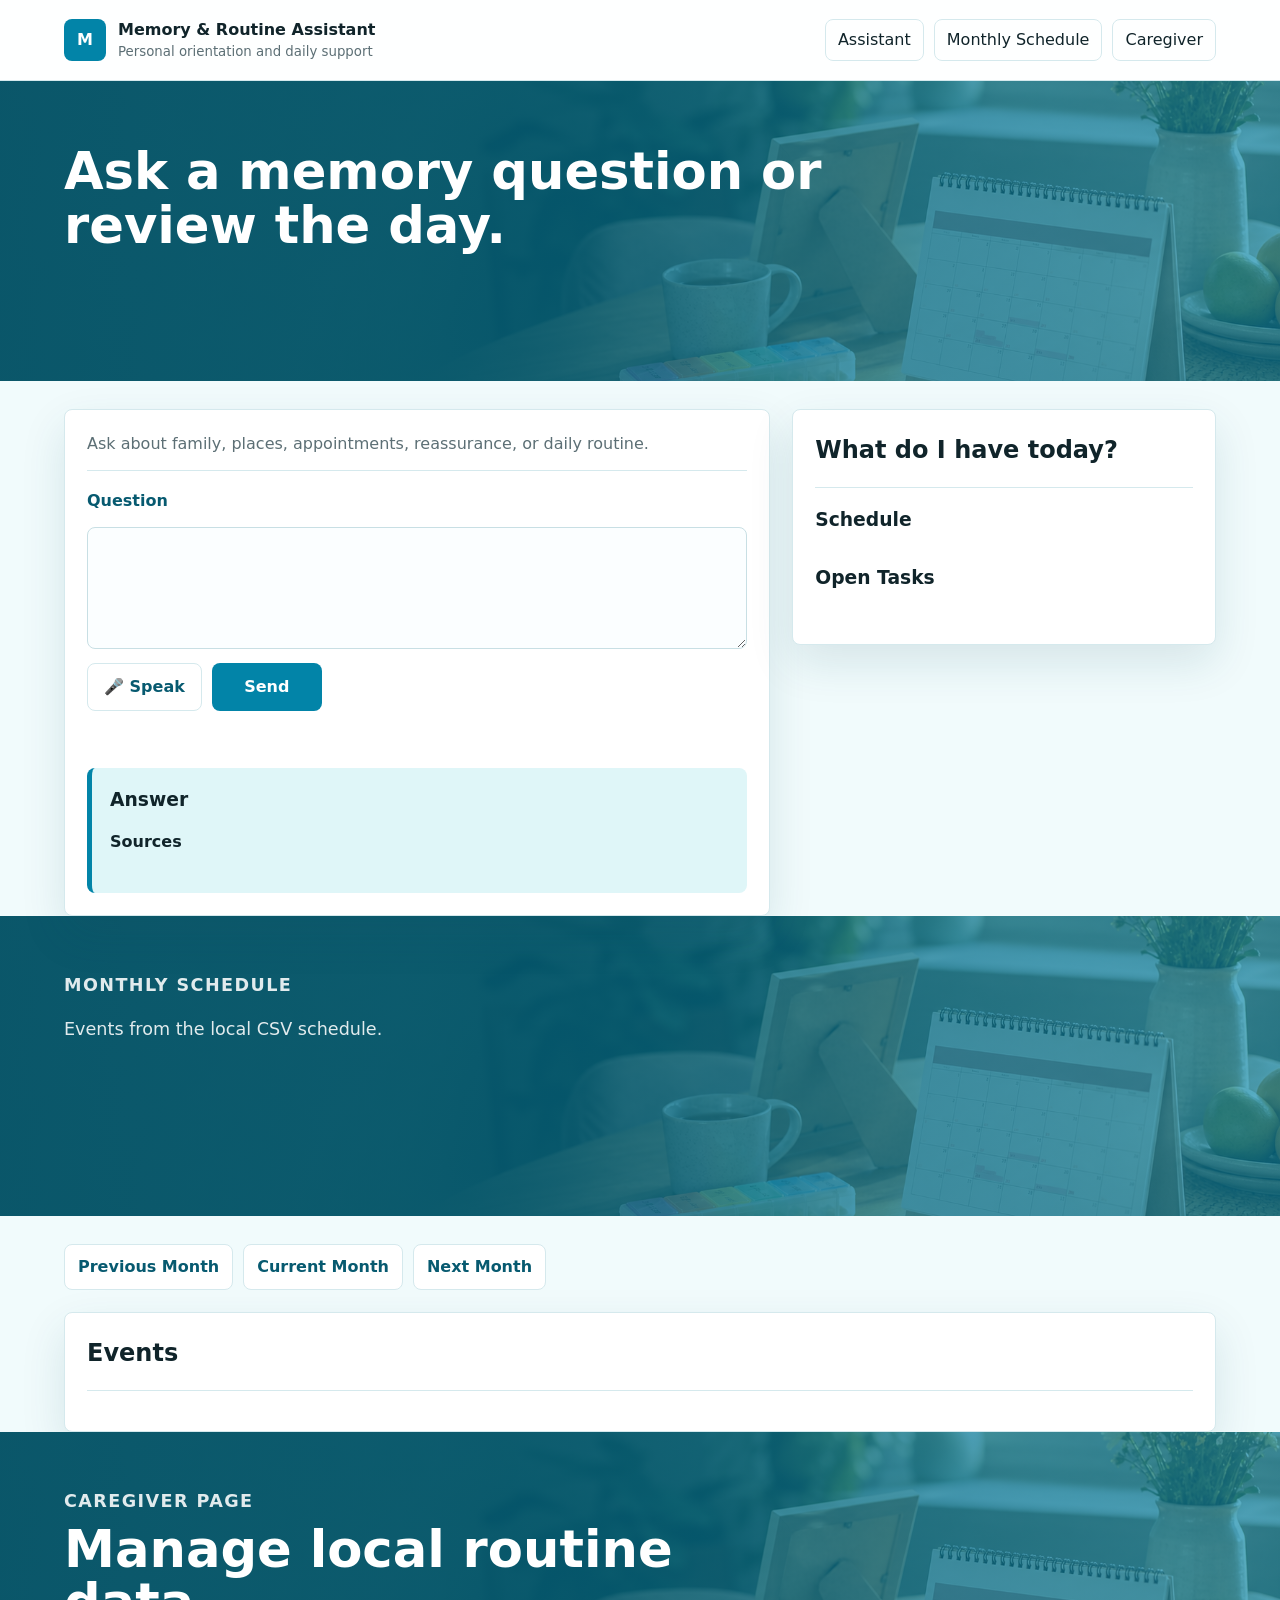
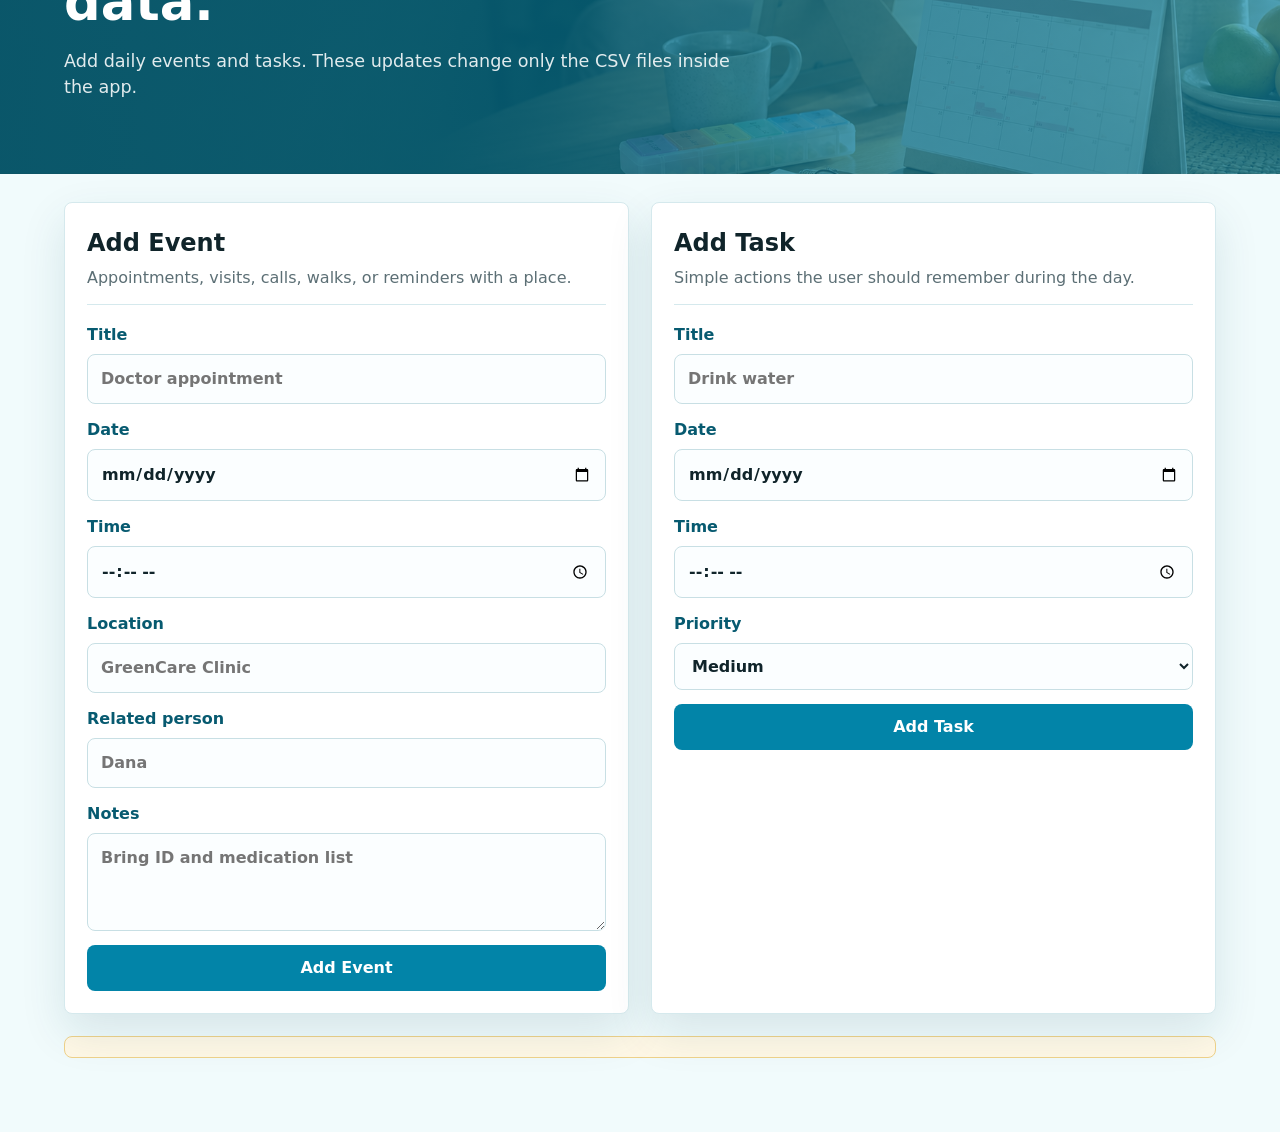
==== frontend/index.html @ 4553137e "successfull_deployment" ====
<!doctype html>
<html lang="en">
  <head>
    <meta charset="utf-8">
    <meta name="viewport" content="width=device-width, initial-scale=1">
    <title>Personal Memory Assistant</title>
    <link rel="stylesheet" href="/static/styles.css">
  </head>
  <body>
    <header class="topbar">
      <a class="brand" href="#" data-view-link="assistant">
        <span class="brand-mark">M</span>
        <span>
          <strong>Memory & Routine Assistant</strong>
          <small>Personal orientation and daily support</small>
        </span>
      </a>
      <nav>
        <a href="#" data-view-link="assistant">Assistant</a>
        <a href="#" data-view-link="schedule">Monthly Schedule</a>
        <a href="#" data-view-link="caregiver">Caregiver</a>
      </nav>
    </header>

    <main>
      <section class="hero" id="assistant-hero">
        <div>
          <p class="eyebrow" id="today-label"></p>
          <h1>Ask a memory question or review the day.</h1>
        </div>
      </section>

      <section class="layout view" id="assistant-view">
        <article class="panel ask-panel">
          <div class="panel-heading">
            <p>Ask about family, places, appointments, reassurance, or daily routine.</p>
          </div>

          <form class="question-form" id="question-form">
            <label for="question">Question</label>
            <textarea id="question" name="question" rows="4"></textarea>
            <div class="question-actions">
              <button type="button" class="secondary-button" id="speak-button">🎤 Speak</button>
              <button type="submit">Send</button>
            </div>
            <p class="speech-status" id="speech-status" aria-live="polite"></p>
          </form>

          <section class="answer hidden" id="answer-panel">
            <h3>Answer</h3>
            <p id="answer-text"></p>
            <div id="citations-panel" class="hidden">
              <h4>Sources</h4>
              <ul id="citations-list"></ul>
            </div>
          </section>
        </article>

        <aside class="routine">
          <div class="panel">
            <div class="panel-heading">
              <h2>What do I have today?</h2>
              <p id="fallback-day-message"></p>
            </div>

            <h3>Schedule</h3>
            <div class="stack" id="today-events"></div>

            <h3>Open Tasks</h3>
            <div class="stack" id="today-tasks"></div>
          </div>
        </aside>
      </section>

      <section class="view hidden" id="schedule-view">
        <section class="page-heading">
          <p class="eyebrow">Monthly schedule</p>
          <h1 id="schedule-month-title"></h1>
          <p>Events from the local CSV schedule.</p>
        </section>

        <section class="schedule-tools">
          <button class="nav-button" type="button" id="previous-month">Previous Month</button>
          <button class="nav-button" type="button" id="current-month">Current Month</button>
          <button class="nav-button" type="button" id="next-month">Next Month</button>
        </section>

        <section class="panel schedule-panel">
          <div class="panel-heading">
            <h2>Events</h2>
          </div>
          <div class="month-list" id="month-events"></div>
        </section>
      </section>

      <section class="view hidden" id="caregiver-view">
        <section class="page-heading">
          <p class="eyebrow">Caregiver page</p>
          <h1>Manage local routine data.</h1>
          <p>Add daily events and tasks. These updates change only the CSV files inside the app.</p>
        </section>

        <section class="caregiver-grid">
          <article class="panel">
            <div class="panel-heading">
              <h2>Add Event</h2>
              <p>Appointments, visits, calls, walks, or reminders with a place.</p>
            </div>
            <form class="data-form" id="event-form">
              <label>Title <input name="title" required placeholder="Doctor appointment"></label>
              <label>Date <input name="date" type="date" required></label>
              <label>Time <input name="time" type="time" required></label>
              <label>Location <input name="location" placeholder="GreenCare Clinic"></label>
              <label>Related person <input name="related_person" placeholder="Dana"></label>
              <label>Notes <textarea name="notes" rows="3" placeholder="Bring ID and medication list"></textarea></label>
              <button type="submit">Add Event</button>
            </form>
          </article>

          <article class="panel">
            <div class="panel-heading">
              <h2>Add Task</h2>
              <p>Simple actions the user should remember during the day.</p>
            </div>
            <form class="data-form" id="task-form">
              <label>Title <input name="title" required placeholder="Drink water"></label>
              <label>Date <input name="date" type="date" required></label>
              <label>Time <input name="time" type="time" required></label>
              <label>Priority
                <select name="priority">
                  <option>Medium</option>
                  <option>High</option>
                  <option>Low</option>
                </select>
              </label>
              <button type="submit">Add Task</button>
            </form>
          </article>
        </section>
      </section>

      <section class="flash hidden" id="message-panel">
        <p id="message-text"></p>
      </section>
    </main>

    <script src="/static/app.js"></script>
    <script src="/static/speech.js"></script>
  </body>
</html>
---- static/styles.css ----
:root {
  --bg: #f1fbfc;
  --surface: #ffffff;
  --ink: #10242a;
  --muted: #5c6f75;
  --line: #d5e9ed;
  --cyan: #0284a8;
  --cyan-dark: #075a70;
  --aqua: #dff6f8;
  --gold: #b7832f;
  --blue: #3d6f8f;
  --danger: #9a463d;
  --shadow: 0 18px 45px rgba(18, 78, 92, 0.12);
}

* {
  box-sizing: border-box;
}

body {
  margin: 0;
  background: var(--bg);
  color: var(--ink);
  font-family: Inter, ui-sans-serif, system-ui, -apple-system, BlinkMacSystemFont, "Segoe UI", sans-serif;
  line-height: 1.5;
}

a {
  color: inherit;
  text-decoration: none;
}

.topbar {
  align-items: center;
  background: rgba(255, 255, 255, 0.92);
  border-bottom: 1px solid var(--line);
  display: flex;
  gap: 24px;
  justify-content: space-between;
  padding: 18px clamp(18px, 5vw, 64px);
  position: sticky;
  top: 0;
  z-index: 5;
}

.brand {
  align-items: center;
  display: flex;
  gap: 12px;
}

.brand-mark {
  align-items: center;
  background: var(--cyan);
  border-radius: 8px;
  color: white;
  display: inline-flex;
  font-weight: 800;
  height: 42px;
  justify-content: center;
  width: 42px;
}

.brand small,
.panel-heading p,
.hero-copy,
.routine-item span,
.empty,
.page-heading p {
  color: var(--muted);
}

.brand span:last-child {
  display: grid;
}

nav {
  display: flex;
  gap: 10px;
}

nav a {
  border: 1px solid var(--line);
  border-radius: 8px;
  padding: 8px 12px;
}

main {
  padding: 0 clamp(18px, 5vw, 64px) 56px;
}

.hero,
.page-heading {
  background:
    linear-gradient(90deg, rgba(7, 90, 112, 0.92), rgba(2, 132, 168, 0.65)),
    url("/static/hero-memory-routine.png");
  background-position: center;
  background-size: cover;
  color: white;
  margin: 0 calc(clamp(18px, 5vw, 64px) * -1) 28px;
  min-height: 300px;
  padding: 56px clamp(18px, 5vw, 64px);
}

.hero h1,
.page-heading h1 {
  font-size: clamp(2.1rem, 4vw, 4.4rem);
  line-height: 1.05;
  margin: 8px 0 16px;
  max-width: 760px;
}

.hero-copy,
.page-heading p {
  font-size: 1.1rem;
  max-width: 680px;
}

.hero .hero-copy,
.page-heading p {
  color: rgba(255, 255, 255, 0.88);
}

.eyebrow {
  font-size: 0.78rem;
  font-weight: 800;
  letter-spacing: 0.08em;
  margin: 0;
  text-transform: uppercase;
}

.layout {
  align-items: start;
  display: grid;
  gap: 22px;
  grid-template-columns: minmax(0, 1.25fr) minmax(340px, 0.75fr);
}

.panel {
  background: var(--surface);
  border: 1px solid var(--line);
  border-radius: 8px;
  box-shadow: var(--shadow);
  padding: 22px;
}

.panel-heading {
  border-bottom: 1px solid var(--line);
  margin-bottom: 18px;
  padding-bottom: 14px;
}

.panel-heading h2,
.panel h3 {
  margin: 0 0 5px;
}

.panel-heading p {
  margin: 0;
}

label {
  color: var(--cyan-dark);
  display: grid;
  font-weight: 700;
  gap: 7px;
}

textarea,
input,
select {
  background: #fbfeff;
  border: 1px solid #c8dfe4;
  border-radius: 8px;
  color: var(--ink);
  font: inherit;
  padding: 12px 13px;
  width: 100%;
}

textarea:focus,
input:focus,
select:focus {
  border-color: var(--cyan);
  box-shadow: 0 0 0 3px rgba(2, 132, 168, 0.16);
  outline: none;
}

button {
  background: var(--cyan);
  border: 0;
  border-radius: 8px;
  color: white;
  cursor: pointer;
  font: inherit;
  font-weight: 800;
  min-height: 44px;
  padding: 11px 16px;
}

button:hover {
  background: var(--cyan-dark);
}

.question-form,
.data-form {
  display: grid;
  gap: 14px;
}

.question-actions {
  display: flex;
  flex-wrap: wrap;
  gap: 10px;
}

.question-actions button {
  min-width: 110px;
}

.secondary-button {
  background: var(--surface);
  border: 1px solid var(--line);
  color: var(--cyan-dark);
}

.secondary-button:hover {
  background: var(--aqua);
}

button:disabled {
  cursor: not-allowed;
  opacity: 0.65;
}

.speech-status {
  color: var(--muted);
  font-size: 0.95rem;
  margin: 0;
  min-height: 1.5em;
}

.answer {
  background: var(--aqua);
  border-left: 5px solid var(--cyan);
  border-radius: 8px;
  margin-top: 20px;
  padding: 18px;
}

.answer h3,
.answer h4,
.answer p {
  margin-top: 0;
}

.answer ul {
  overflow-wrap: anywhere;
  padding-left: 20px;
}

.stack {
  display: grid;
  gap: 10px;
  margin: 10px 0 20px;
}

.routine-item {
  align-items: start;
  background: #fbfeff;
  border: 1px solid var(--line);
  border-radius: 8px;
  display: grid;
  gap: 12px;
  grid-template-columns: 58px 1fr;
  padding: 13px;
}

.routine-item.task {
  grid-template-columns: 58px 1fr auto;
}

.routine-item time {
  color: var(--cyan);
  font-weight: 800;
}

.routine-item p {
  margin: 4px 0 0;
}

.priority-high {
  border-left: 4px solid var(--danger);
}

.priority-medium {
  border-left: 4px solid var(--gold);
}

.priority-low {
  border-left: 4px solid var(--blue);
}

.small-button {
  min-height: 36px;
  padding: 7px 10px;
}

.caregiver-grid {
  display: grid;
  gap: 22px;
  grid-template-columns: repeat(2, minmax(0, 1fr));
  margin-bottom: 22px;
}

.schedule-tools {
  display: flex;
  flex-wrap: wrap;
  gap: 10px;
  margin-bottom: 22px;
}

.nav-button {
  background: var(--surface);
  border: 1px solid var(--line);
  border-radius: 8px;
  color: var(--cyan-dark);
  font-weight: 800;
  padding: 10px 13px;
}

.nav-button:hover {
  border-color: var(--cyan);
}

.month-list {
  display: grid;
  gap: 12px;
}

.month-event {
  align-items: start;
  background: #fbfeff;
  border: 1px solid var(--line);
  border-radius: 8px;
  display: grid;
  gap: 16px;
  grid-template-columns: 120px minmax(0, 1fr) auto;
  padding: 16px;
}

.month-date {
  color: var(--cyan-dark);
  display: grid;
  font-weight: 800;
  gap: 4px;
}

.month-date span {
  color: var(--muted);
  font-size: 0.9rem;
}

.month-event h3,
.month-event p {
  margin: 0;
}

.month-event p {
  color: var(--muted);
}

.status-pill {
  background: var(--aqua);
  border-radius: 999px;
  color: var(--cyan-dark);
  display: inline-flex;
  font-size: 0.82rem;
  font-weight: 800;
  justify-content: center;
  padding: 5px 10px;
}

.event-actions {
  align-items: stretch;
  display: grid;
  gap: 8px;
  justify-items: stretch;
}

.remove-button {
  background: var(--danger);
  min-height: 34px;
  padding: 7px 10px;
}

.remove-button:hover {
  background: #74332c;
}

.table-panel {
  overflow: hidden;
}

.table-wrap {
  overflow-x: auto;
}

table {
  border-collapse: collapse;
  min-width: 760px;
  width: 100%;
}

th,
td {
  border-bottom: 1px solid var(--line);
  padding: 10px;
  text-align: left;
  vertical-align: top;
}

th {
  color: var(--cyan-dark);
  font-size: 0.82rem;
  text-transform: uppercase;
}

.flash {
  background: #fff8e6;
  border: 1px solid #efd28a;
  border-radius: 8px;
  margin: 18px 0;
  padding: 10px 16px;
}

.flash p {
  margin: 0;
}

@media (max-width: 900px) {
  .layout,
  .caregiver-grid {
    grid-template-columns: 1fr;
  }

  .topbar {
    align-items: flex-start;
    flex-direction: column;
  }
}

@media (max-width: 560px) {
  .routine-item,
  .routine-item.task,
  .month-event {
    grid-template-columns: 1fr;
  }

  nav {
    width: 100%;
  }

  nav a {
    flex: 1;
    text-align: center;
  }
}
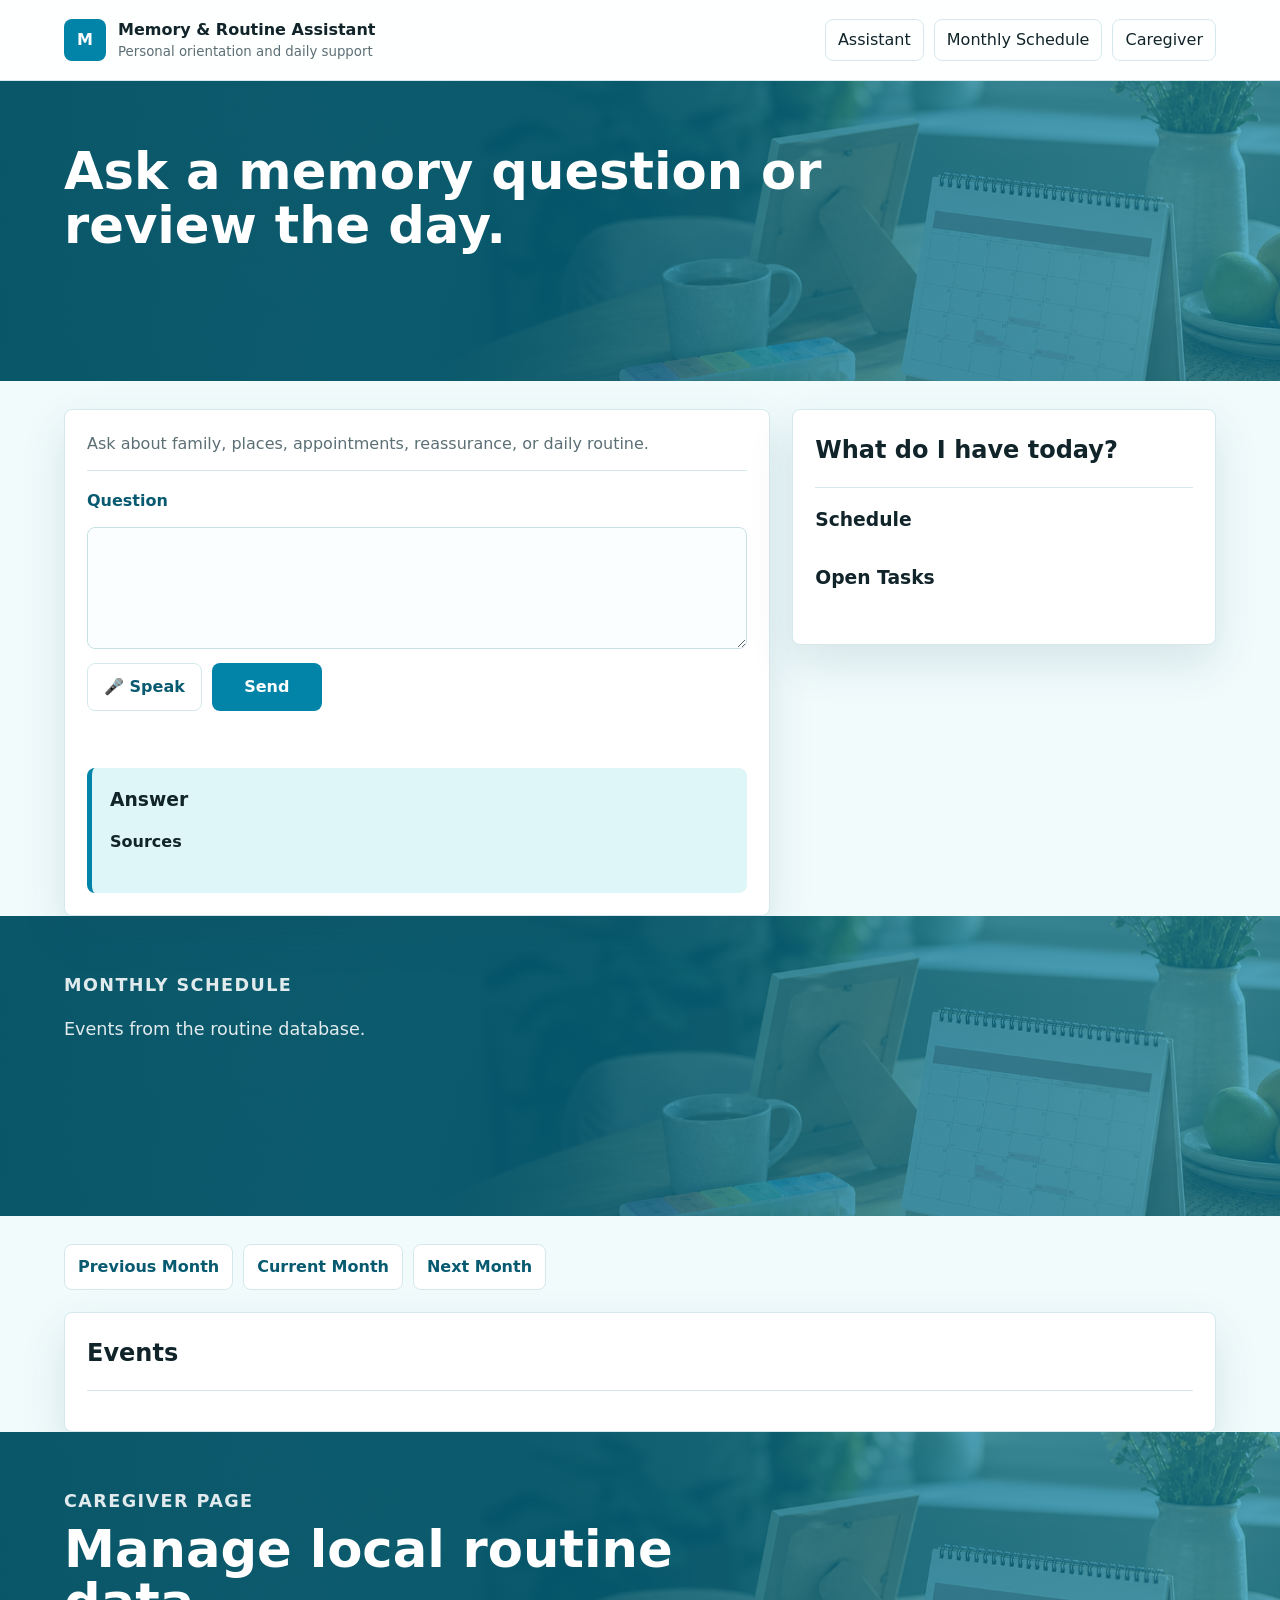
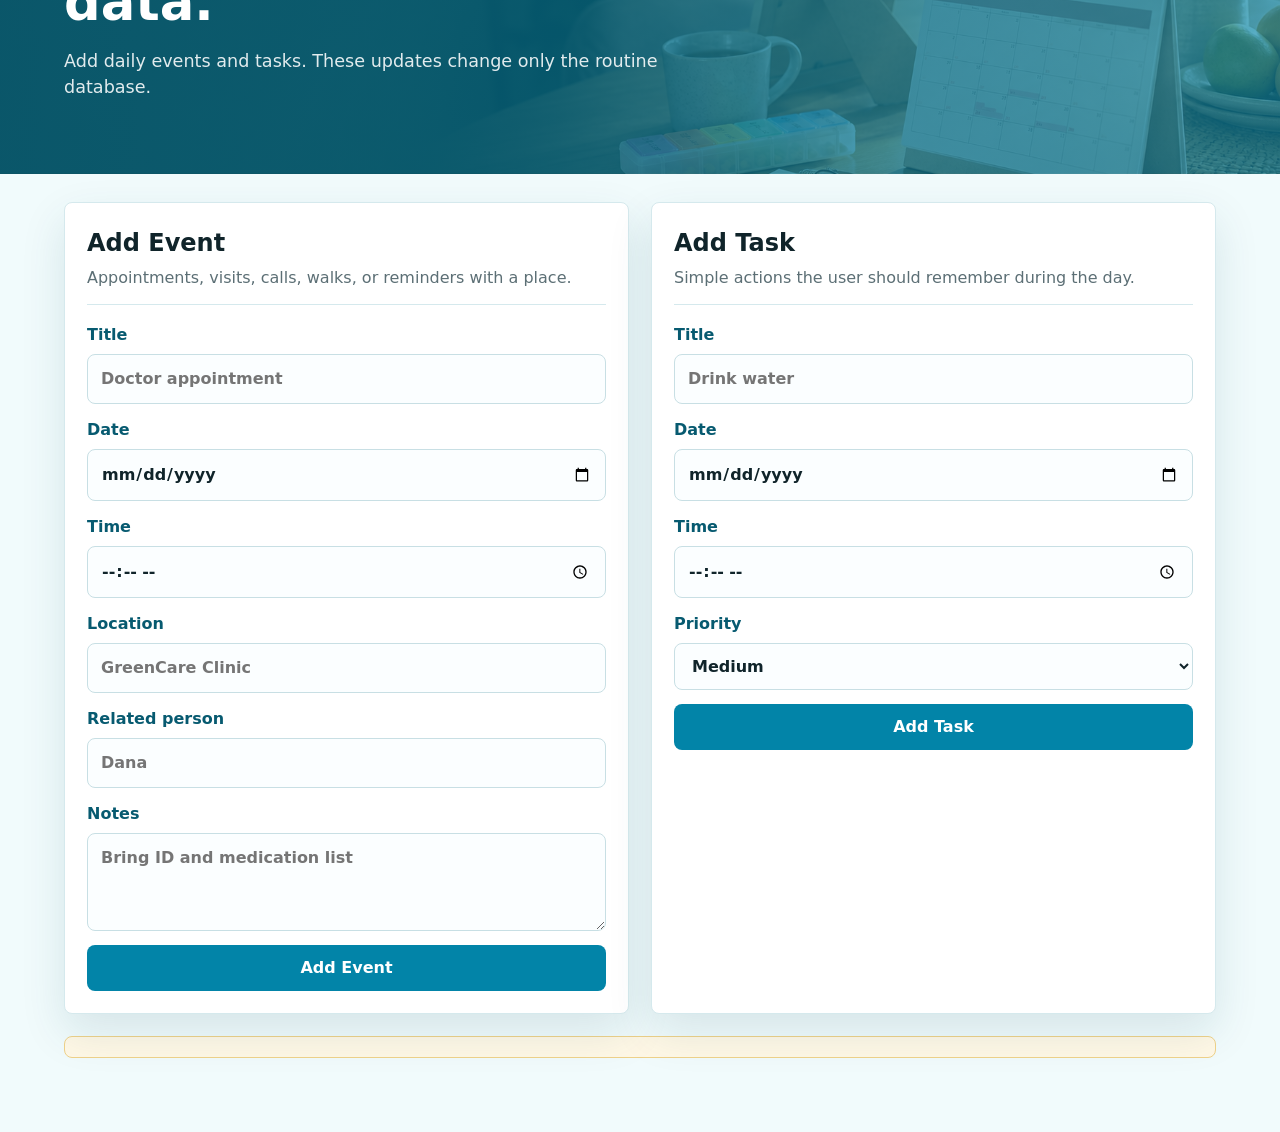
==== commit 271de4bd: "db addition" ====
--- a/frontend/index.html
+++ b/frontend/index.html
@@ -76,7 +76,7 @@
         <section class="page-heading">
           <p class="eyebrow">Monthly schedule</p>
           <h1 id="schedule-month-title"></h1>
-          <p>Events from the local CSV schedule.</p>
+          <p>Events from the routine database.</p>
         </section>
 
         <section class="schedule-tools">
@@ -97,7 +97,7 @@
         <section class="page-heading">
           <p class="eyebrow">Caregiver page</p>
           <h1>Manage local routine data.</h1>
-          <p>Add daily events and tasks. These updates change only the CSV files inside the app.</p>
+          <p>Add daily events and tasks. These updates change only the routine database.</p>
         </section>
 
         <section class="caregiver-grid">
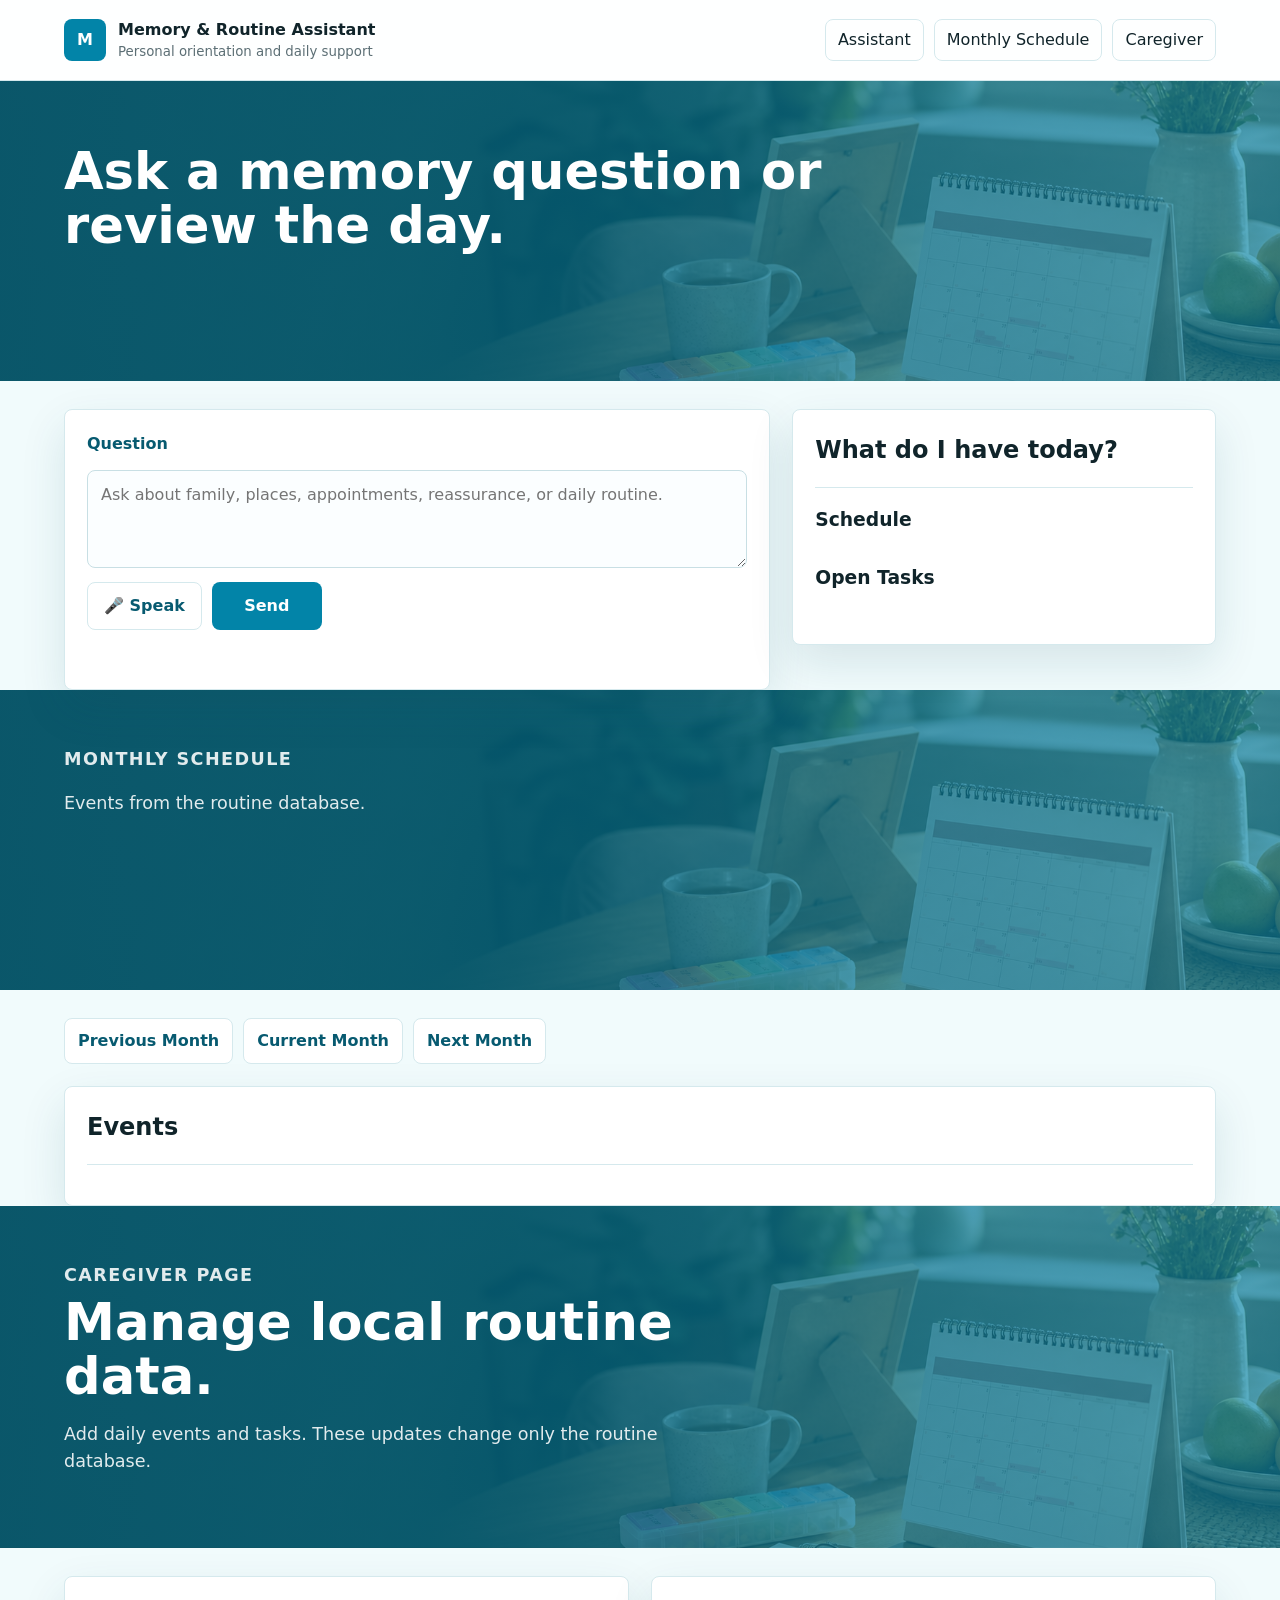
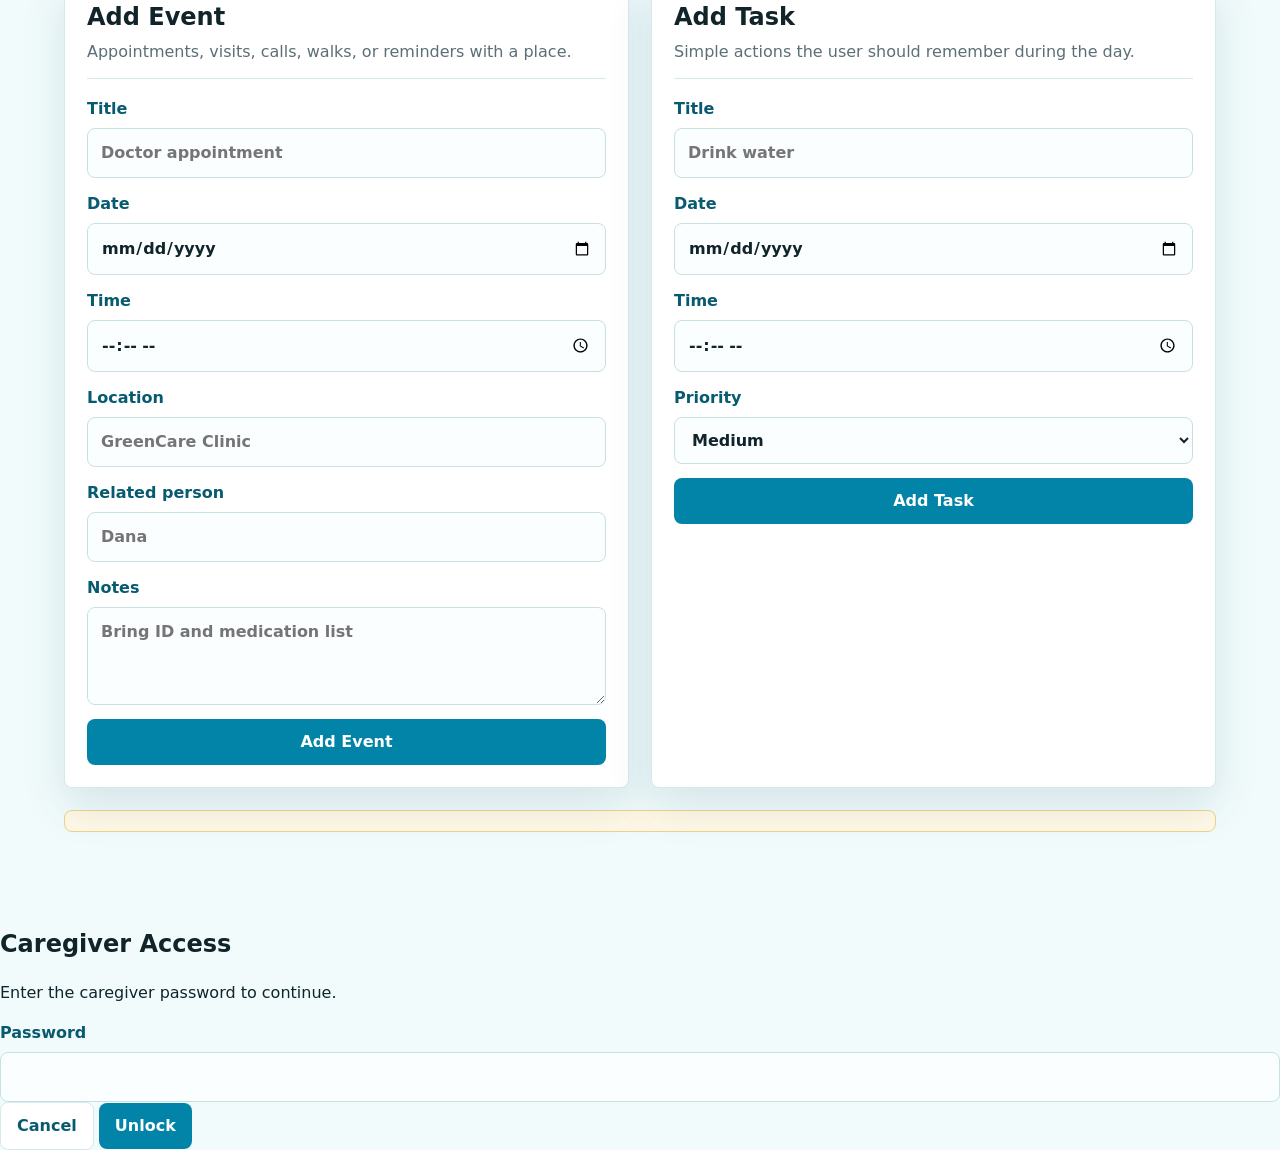
==== commit 20586388: "UI improvements" ====
--- a/frontend/index.html
+++ b/frontend/index.html
@@ -31,29 +31,20 @@
       </section>
 
       <section class="layout view" id="assistant-view">
-        <article class="panel ask-panel">
-          <div class="panel-heading">
-            <p>Ask about family, places, appointments, reassurance, or daily routine.</p>
-          </div>
+        <article class="panel chat-panel">
+          <section class="conversation hidden" id="answer-panel">
+            <div class="conversation-list" id="conversation-list"></div>
+          </section>
 
-          <form class="question-form" id="question-form">
-            <label for="question">Question</label>
-            <textarea id="question" name="question" rows="4"></textarea>
+          <form class="question-form chat-composer" id="question-form">
+            <label class="sr-only" for="question">Question</label>
+            <textarea id="question" name="question" rows="3" placeholder="Ask about family, places, appointments, reassurance, or daily routine."></textarea>
             <div class="question-actions">
               <button type="button" class="secondary-button" id="speak-button">🎤 Speak</button>
               <button type="submit">Send</button>
             </div>
             <p class="speech-status" id="speech-status" aria-live="polite"></p>
           </form>
-
-          <section class="answer hidden" id="answer-panel">
-            <h3>Answer</h3>
-            <p id="answer-text"></p>
-            <div id="citations-panel" class="hidden">
-              <h4>Sources</h4>
-              <ul id="citations-list"></ul>
-            </div>
-          </section>
         </article>
 
         <aside class="routine">
@@ -144,6 +135,18 @@
       </section>
     </main>
 
+    <section class="password-modal hidden" id="password-modal" role="dialog" aria-modal="true" aria-labelledby="password-title">
+      <form class="password-card" id="password-form">
+        <h2 id="password-title">Caregiver Access</h2>
+        <p>Enter the caregiver password to continue.</p>
+        <label>Password <input id="caregiver-password" name="password" type="password" inputmode="numeric" autocomplete="current-password"></label>
+        <div class="password-actions">
+          <button type="button" class="secondary-button" id="password-cancel">Cancel</button>
+          <button type="submit">Unlock</button>
+        </div>
+      </form>
+    </section>
+
     <script src="/static/app.js"></script>
     <script src="/static/speech.js"></script>
   </body>
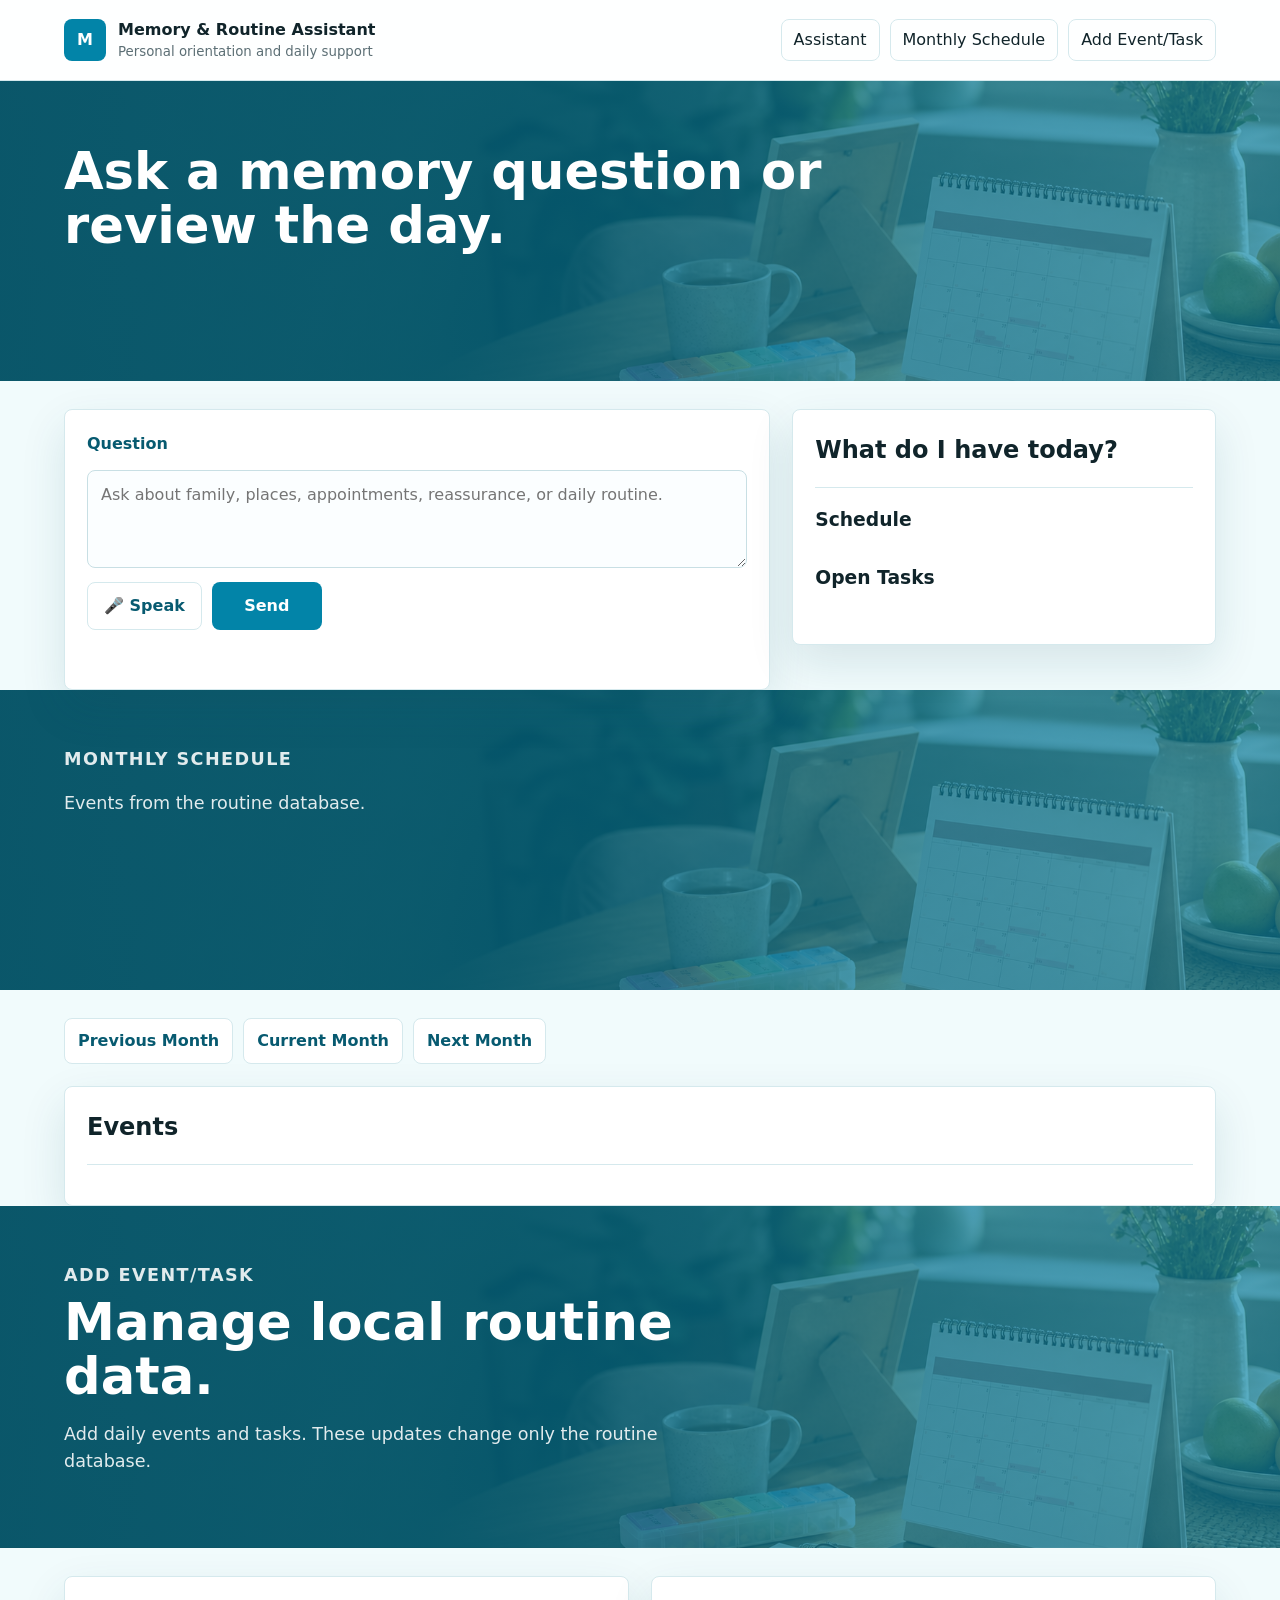
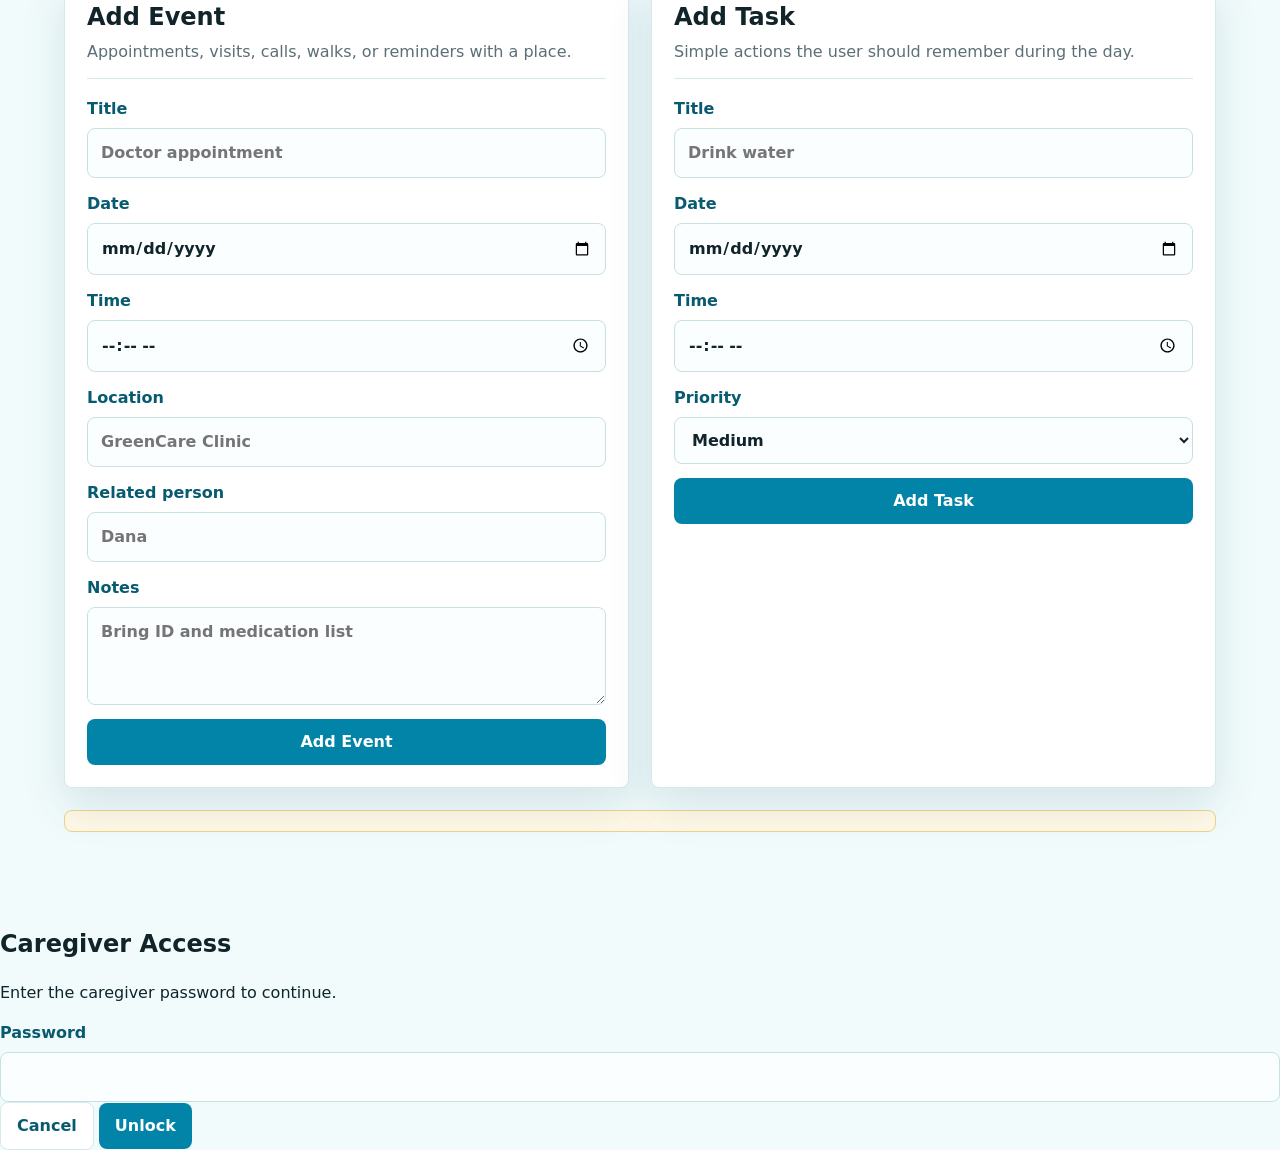
==== commit 7cefc28e: "UI change" ====
--- a/frontend/index.html
+++ b/frontend/index.html
@@ -18,7 +18,7 @@
       <nav>
         <a href="#" data-view-link="assistant">Assistant</a>
         <a href="#" data-view-link="schedule">Monthly Schedule</a>
-        <a href="#" data-view-link="caregiver">Caregiver</a>
+        <a href="#" data-view-link="caregiver">Add Event/Task</a>
       </nav>
     </header>
 
@@ -86,7 +86,7 @@
 
       <section class="view hidden" id="caregiver-view">
         <section class="page-heading">
-          <p class="eyebrow">Caregiver page</p>
+          <p class="eyebrow">Add Event/Task</p>
           <h1>Manage local routine data.</h1>
           <p>Add daily events and tasks. These updates change only the routine database.</p>
         </section>
